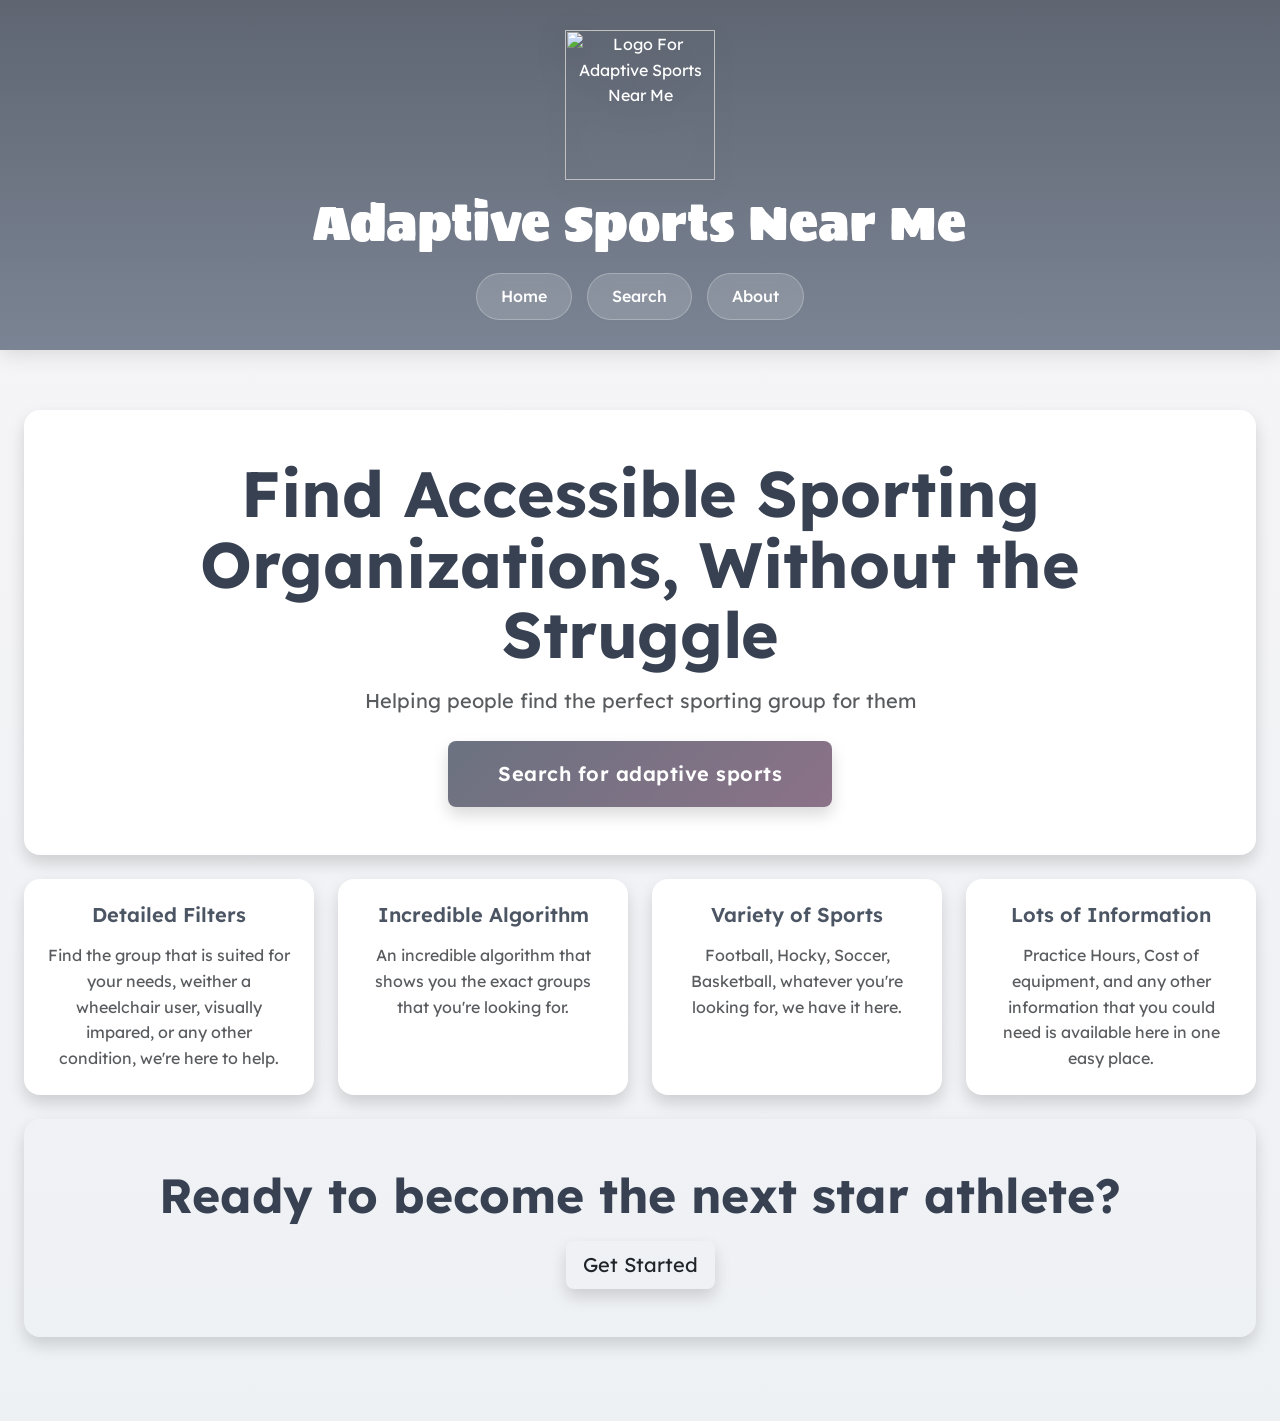
==== app/index.html @ 423172d2 "formatting update" ====
<html lang="en">
      <head>   
        <meta charset="UTF-8">
        <meta name="viewport" content="width=device-width, initial-scale=1.0">
        <!-- Bootstrap CSS -->
        <link href="https://cdn.jsdelivr.net/npm/bootstrap@5.3.2/dist/css/bootstrap.min.css" rel="stylesheet">
        
        <!-- Google Fonts -->
        <link rel="preconnect" href="https://fonts.googleapis.com">
        <link rel="preconnect" href="https://fonts.gstatic.com" crossorigin>
        <link href="https://fonts.googleapis.com/css2?family=Lexend+Deca:wght@100..900&family=Sigmar&display=swap" rel="stylesheet">
        <link rel="icon" type="image/x-icon" href="./img/asmn.jpg">
        <link rel="stylesheet" href="style.css">
        <title>Adaptive Sports Near Me</title>
      </head>
  
       <body>

        <header>
            <!-- Header -->
            <div class="logo">
                <img src="./img/asmn.jpg" alt="Logo For Adaptive Sports Near Me">
            </div>
            <h1>Adaptive Sports Near Me</h1>
            
            <!-- Navigation -->
            <nav>
                <a href="index.html" class="nav-btn">Home</a>
                <a href="./search/index.html" class="nav-btn">Search</a>
                <a href="./about/index.html" class="nav-btn">About</a>
            </nav>
        </header> 

        <div class="container">

            <!-- Body -->
            <section class="hero-section bg-white rounded-4 shadow text-center p-5 mb-4">
                <div class="hero-content mx-auto" style="max-width: 900px;">
                    <h1 class="hero-title display-4 fw-bold mb-3">Find Accessible Sporting Organizations, Without the Struggle</h1>
                    <p class="hero-subtitle fs-5 text-muted mb-4">Helping people find the perfect sporting group for them</p>
                    <a href="./search/search.html" class="hero-btn btn btn-lg rounded-3 shadow">Search for adaptive sports</a>
                </div>
            </section>

            <!-- Features -->
            <section class="features-grid row g-4 mb-4">
                <div class="col-12 col-md-6 col-lg-3">
                    <div class="feature-card bg-white rounded-4 shadow p-4 text-center h-100">
                        <h3 class="fs-5 fw-semibold mb-3">Detailed Filters</h3>
                        <p class="text-muted mb-0">Find the group that is suited for your needs, weither a wheelchair user, visually impared, or any other condition, we're here to help.</p>
                    </div>
                </div>

                <div class="col-12 col-md-6 col-lg-3">
                    <div class="feature-card bg-white rounded-4 shadow p-4 text-center h-100">
                        <h3 class="fs-5 fw-semibold mb-3">Incredible Algorithm</h3>
                        <p class="text-muted mb-0">An incredible algorithm that shows you the exact groups that you're looking for.</p>
                    </div>
                </div>

                <div class="col-12 col-md-6 col-lg-3">
                    <div class="feature-card bg-white rounded-4 shadow p-4 text-center h-100">
                        <h3 class="fs-5 fw-semibold mb-3">Variety of Sports</h3>
                        <p class="text-muted mb-0">Football, Hocky, Soccer, Basketball, whatever you're looking for, we have it here.</p>
                    </div>
                </div>

                <div class="col-12 col-md-6 col-lg-3">
                    <div class="feature-card bg-white rounded-4 shadow p-4 text-center h-100">
                        <h3 class="fs-5 fw-semibold mb-3">Lots of Information</h3>
                        <p class="text-muted mb-0">Practice Hours, Cost of equipment, and any other information that you could need is available here in one easy place.</p>
                    </div>
                </div>
            </section>

            <!-- CTA section -->
            <section class="cta-section rounded-4 shadow text-center p-5 mb-4">
                <h2 class="display-5 fw-bold  mb-3">Ready to become the next star athlete?</h3>
           
                <a href="./search/index.html" class="cta-btn btn btn-lg rounded-3 shadow">Get Started</a>
            </section>
        </div>
        
        <!-- Bootstrap JS Bundle -->
        <script src="https://cdn.jsdelivr.net/npm/bootstrap@5.3.2/dist/js/bootstrap.bundle.min.js"></script>
    </body>
    </html>
---- app/style.css ----
/* ==========================================
   GLOBAL STYLES
========================================== */
* {
    margin: 0;
    padding: 0;
    box-sizing: border-box;
}

html {
    scroll-behavior: smooth;
}

body {
    font-family: "Lexend Deca", sans-serif;
    background: linear-gradient(
        180deg,
        #F7F5F8 0%,
        #EEF1F4 100%
    );
    color: #1F2937;
    min-height: 100vh;
    line-height: 1.6;
}

/* ==========================================
   HEADER & LOGO
========================================== */
header {
    background: linear-gradient(
        180deg,
        #5F6672 0%,
        #7B8494 100%
    );
    color: white;
    text-align: center;
    padding: 30px 20px;
    box-shadow: 0 4px 20px rgba(0, 0, 0, 0.12);
}

.logo {
    display: flex;
    justify-content: center;
    margin-bottom: 15px;
}

.logo img {
    width: 150px;
    height: 150px;
    object-fit: contain;
    filter: drop-shadow(
        0 8px 16px rgba(0, 0, 0, 0.15)
    );
}

header h1 {
    font-family: "Sigmar", sans-serif;
    font-size: clamp(2rem, 5vw, 3rem);
    font-weight: normal;
    color: white;
    margin-bottom: 20px;
    letter-spacing: 1px;
}

/* ==========================================
   NAVIGATION
========================================== */
nav {
    display: flex;
    justify-content: center;
    gap: 15px;
    flex-wrap: wrap;
}

.nav-btn {
    font-family: "Lexend Deca", sans-serif;
    background: rgba(255, 255, 255, 0.15);
    backdrop-filter: blur(10px);
    -webkit-backdrop-filter: blur(10px);

    border: 1px solid rgba(255, 255, 255, 0.25);
    border-radius: 999px;

    padding: 10px 24px;

    color: white;
    text-decoration: none;
    font-size: 1rem;
    font-weight: 500;

    cursor: pointer;

    transition: all 0.3s ease;
}

.nav-btn:hover {
    background: white;
    color: #4B5563;
    transform: translateY(-3px);

    box-shadow:
        0 8px 20px rgba(0, 0, 0, 0.12);
}

/* ==========================================
   MAIN CONTENT
========================================== */
.container {
    max-width: 1400px;
    margin: 0 auto;
    padding: 60px 24px;
}

/* ==========================================
   HERO SECTION
========================================== */
.hero-section {
    text-align: center;
    padding: 60px 20px;
    animation: fadeUp 0.8s ease;
}

.hero-title {
    color: #374151;
    font-size: clamp(2.25rem, 6vw, 4rem);
    font-weight: 700;
    line-height: 1.1;
    margin-bottom: 20px;
}

.hero-subtitle {
    max-width: 700px;
    margin: 0 auto 40px;

    color: #4B5563;
    font-size: 1.15rem;
    font-weight: 400;
}

/* ==========================================
   HERO BUTTON
========================================== */
.hero-btn {
    display: inline-block;

    padding: 18px 50px;
    border: none;
    border-radius: 999px;

    background: linear-gradient(
        135deg,
        #6B7280 0%,
        #8B7288 100%
    );

    color: white !important;
    text-decoration: none;

    font-weight: 600;
    letter-spacing: 0.5px;

    box-shadow:
        0 8px 24px rgba(107, 114, 128, 0.25);

    transition: all 0.3s ease;
}

.hero-btn:hover {
    background: linear-gradient(
        135deg,
        #4B5563 0%,
        #6B7280 100%
    );

    transform: translateY(-4px);

    box-shadow:
        0 14px 35px rgba(75, 85, 99, 0.3);
}

/* ==========================================
   HERO ICON
========================================== */
.hero-icon {
    animation: float 3s ease-in-out infinite;
}

/* ==========================================
   CARD COMPONENT
========================================== */
.card {
    background: white;

    border: 1px solid #E5E7EB;
    border-radius: 20px;

    padding: 30px;

    box-shadow:
        0 8px 24px rgba(15, 23, 42, 0.06);

    transition:
        transform 0.3s ease,
        box-shadow 0.3s ease;
}

.card:hover {
    transform: translateY(-4px);

    box-shadow:
        0 14px 32px rgba(15, 23, 42, 0.08);
}

/* ==========================================
   SECTION HEADINGS
========================================== */
h2 {
    color: #374151;
    margin-bottom: 15px;
}

h3 {
    color: #4B5563;
    margin-bottom: 10px;
}

p {
    color: #4B5563;
}

/* ==========================================
   ANIMATIONS
========================================== */
@keyframes float {
    0% {
        transform: translateY(0px);
    }

    50% {
        transform: translateY(-12px);
    }

    100% {
        transform: translateY(0px);
    }
}

@keyframes fadeUp {
    from {
        opacity: 0;
        transform: translateY(24px);
    }

    to {
        opacity: 1;
        transform: translateY(0);
    }
}

/* ==========================================
   RESPONSIVE DESIGN
========================================== */
@media (max-width: 768px) {
    header {
        padding: 25px 15px;
    }

    .logo img {
        width: 120px;
        height: 120px;
    }

    .container {
        padding: 40px 20px;
    }

    .hero-section {
        padding: 40px 15px;
    }

    .hero-btn {
        padding: 16px 36px;
    }

    nav {
        gap: 10px;
    }

    .nav-btn {
        padding: 8px 18px;
        font-size: 0.95rem;
    }

    .card {
        padding: 24px;
    }
}
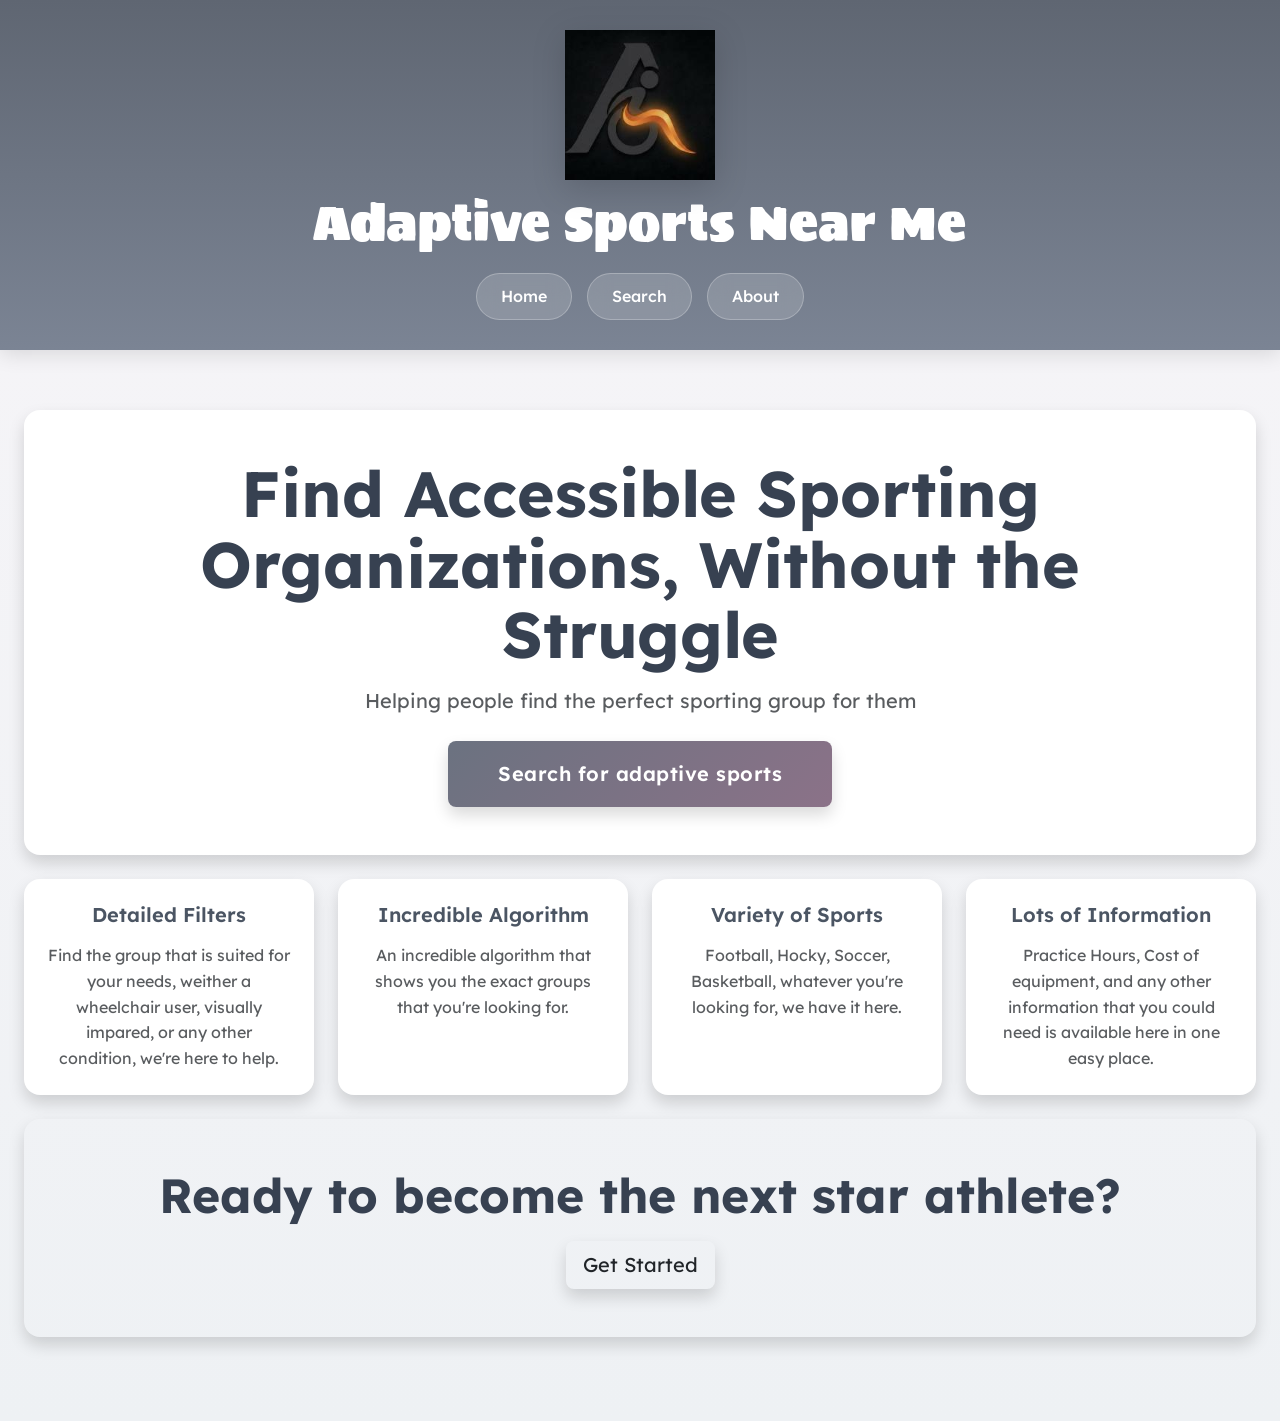
==== commit ef4e8e73: "search page addition" ====
--- a/app/index.html
+++ b/app/index.html
@@ -9,7 +9,7 @@
         <link rel="preconnect" href="https://fonts.googleapis.com">
         <link rel="preconnect" href="https://fonts.gstatic.com" crossorigin>
         <link href="https://fonts.googleapis.com/css2?family=Lexend+Deca:wght@100..900&family=Sigmar&display=swap" rel="stylesheet">
-        <link rel="icon" type="image/x-icon" href="./img/asmn.jpg">
+        <link rel="icon" type="image/x-icon" href="./img/asnm.jpg">
         <link rel="stylesheet" href="style.css">
         <title>Adaptive Sports Near Me</title>
       </head>
@@ -19,7 +19,7 @@
         <header>
             <!-- Header -->
             <div class="logo">
-                <img src="./img/asmn.jpg" alt="Logo For Adaptive Sports Near Me">
+                <img src="img/asnm.jpg" alt="Logo For Adaptive Sports Near Me">
             </div>
             <h1>Adaptive Sports Near Me</h1>
             
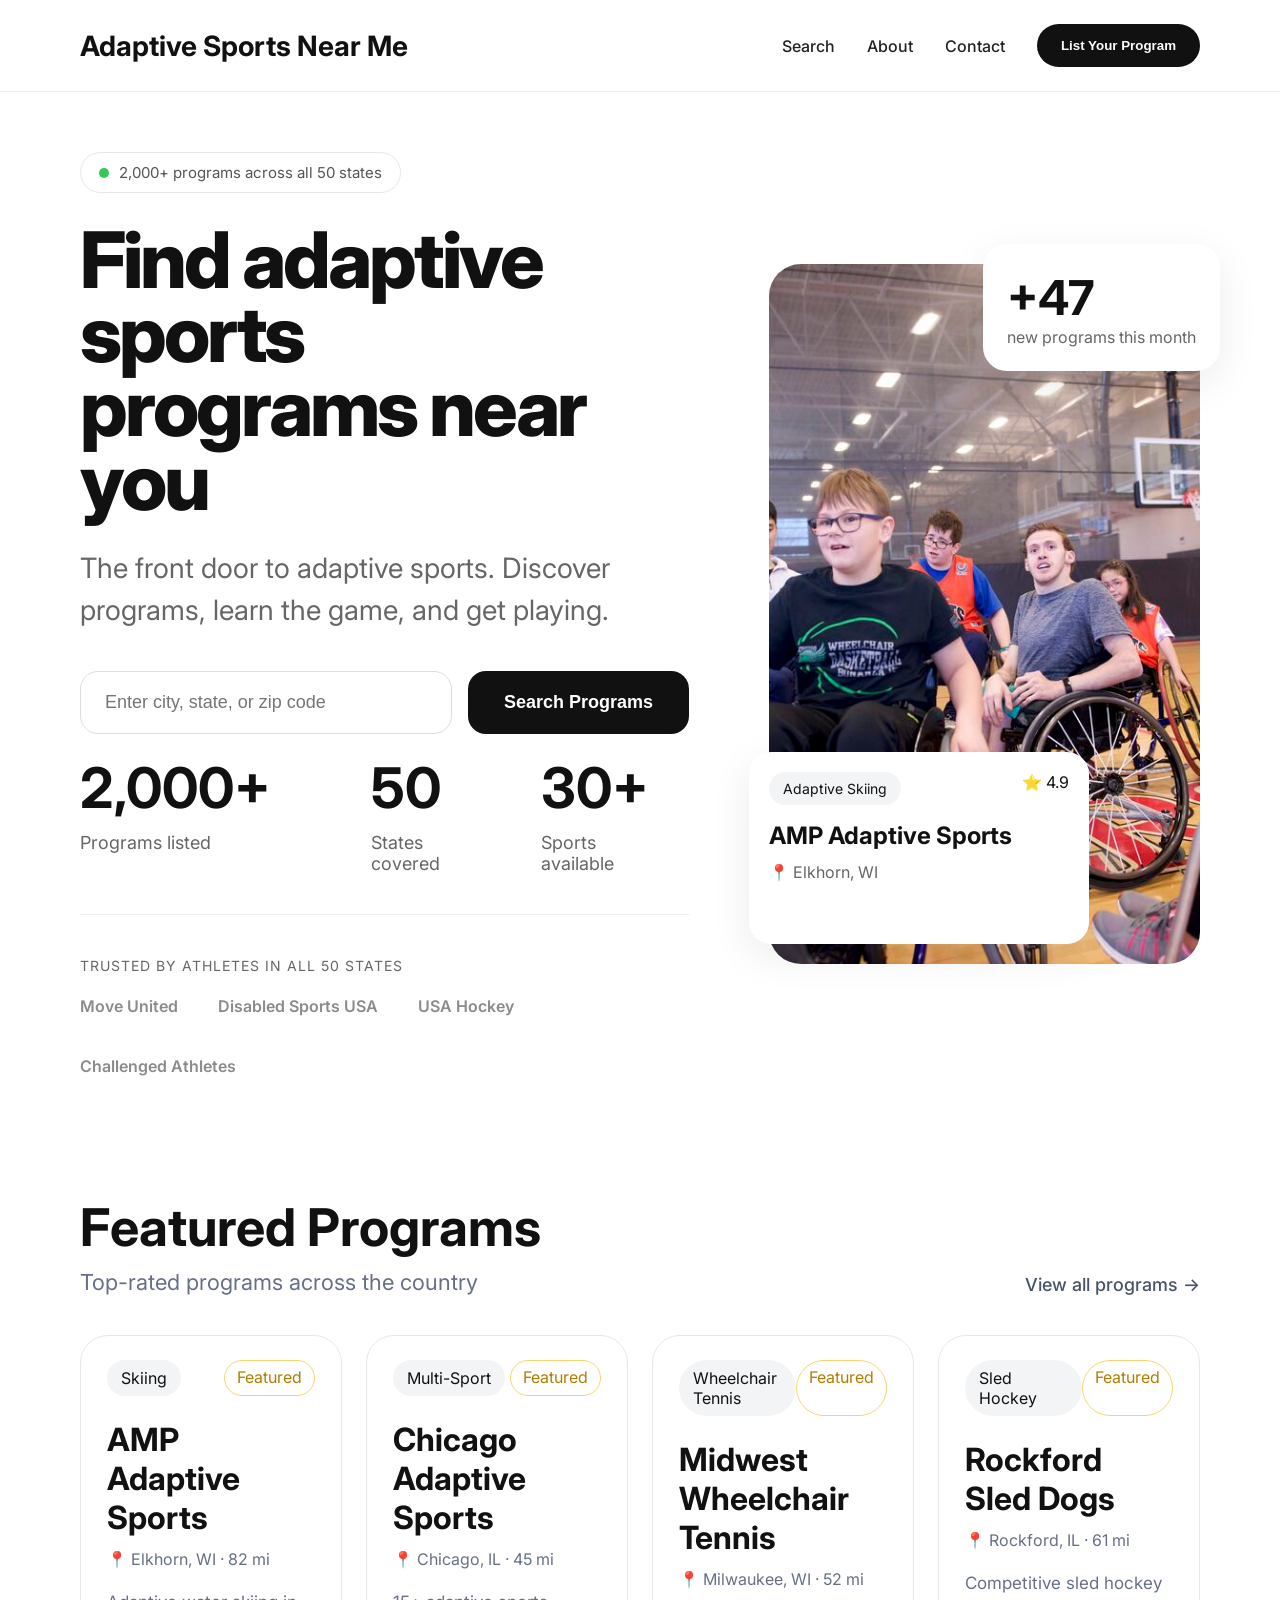
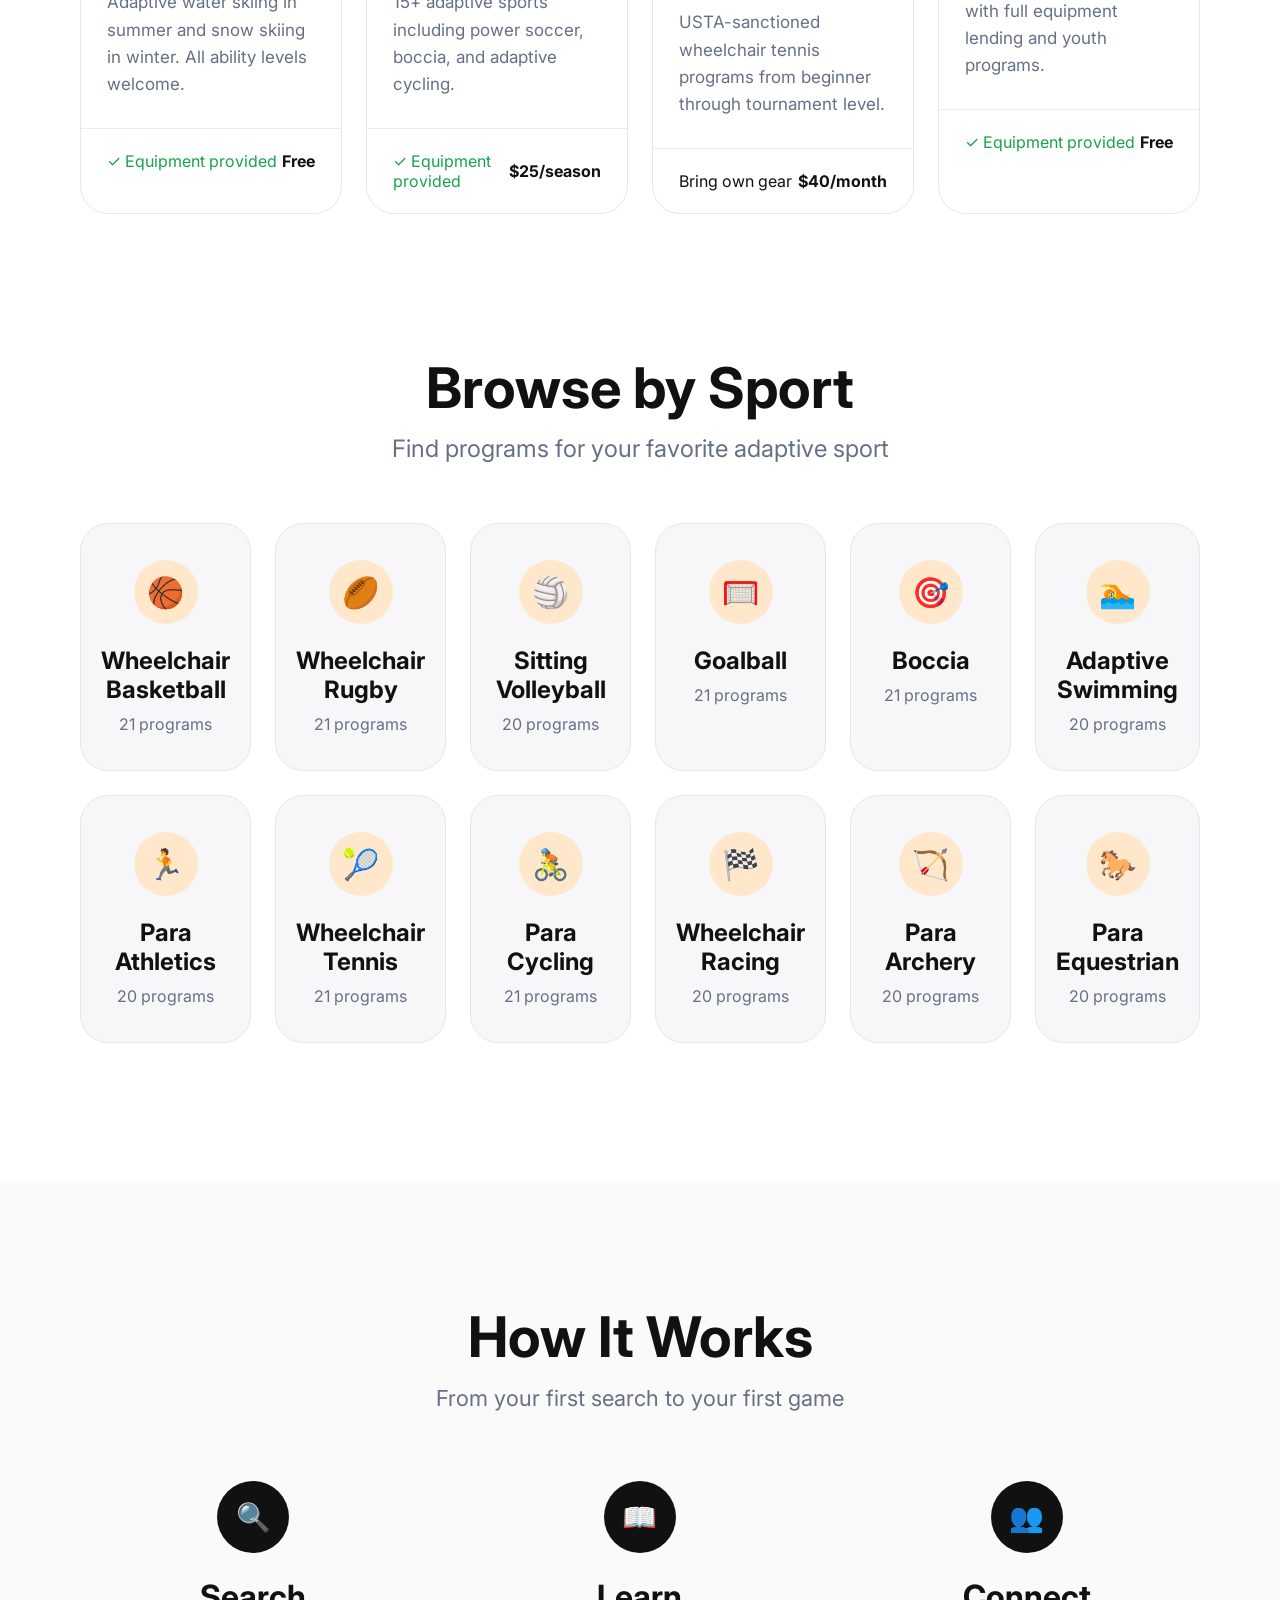
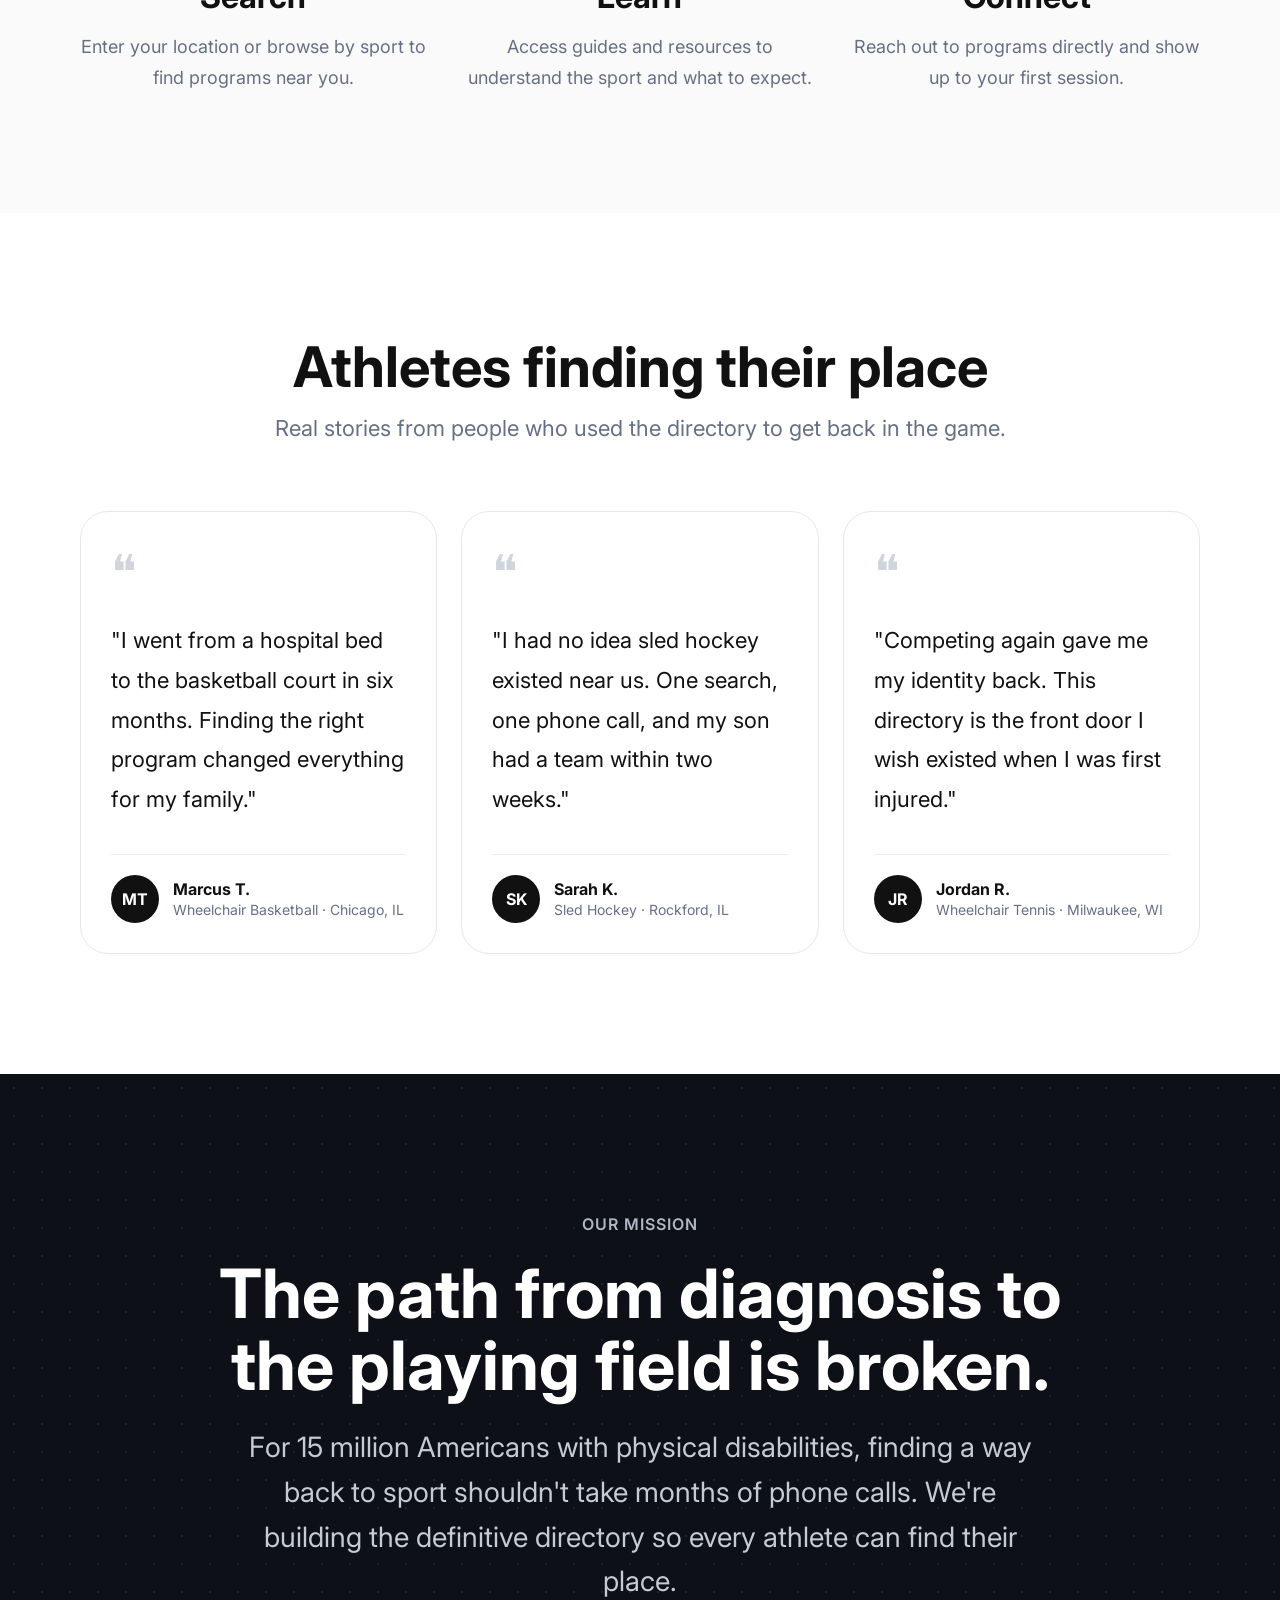
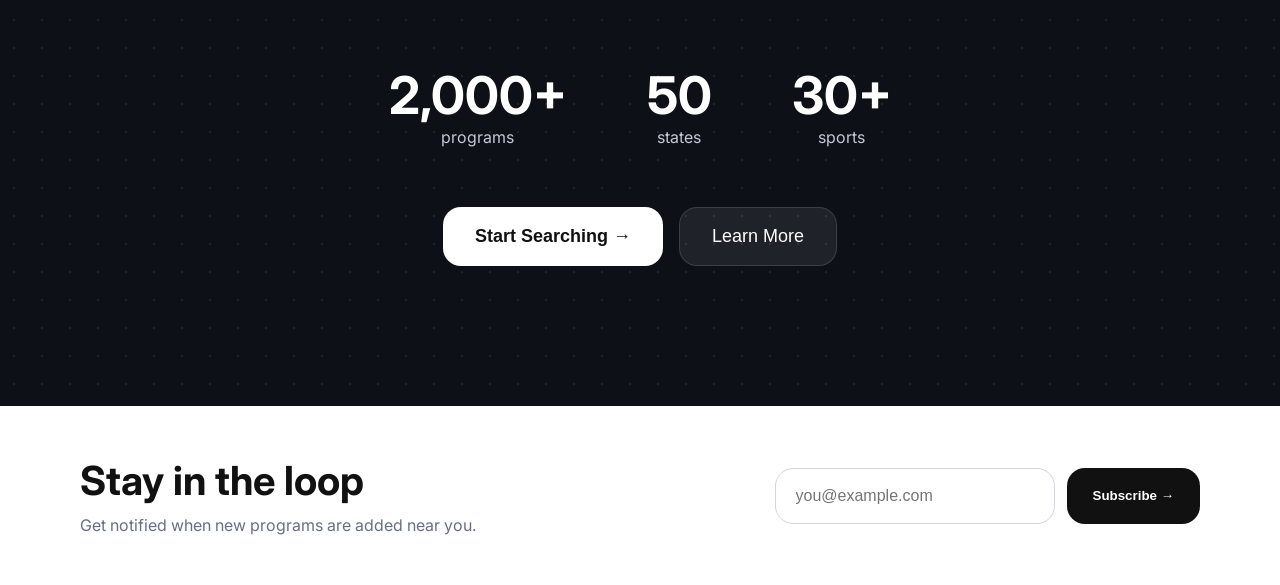
==== commit 06ae1946: "Home Page redo / cleanup" ====
--- a/app/index.html
+++ b/app/index.html
@@ -1,87 +1,448 @@
+<!DOCTYPE html>
 <html lang="en">
-      <head>   
-        <meta charset="UTF-8">
-        <meta name="viewport" content="width=device-width, initial-scale=1.0">
-        <!-- Bootstrap CSS -->
-        <link href="https://cdn.jsdelivr.net/npm/bootstrap@5.3.2/dist/css/bootstrap.min.css" rel="stylesheet">
-        
-        <!-- Google Fonts -->
-        <link rel="preconnect" href="https://fonts.googleapis.com">
-        <link rel="preconnect" href="https://fonts.gstatic.com" crossorigin>
-        <link href="https://fonts.googleapis.com/css2?family=Lexend+Deca:wght@100..900&family=Sigmar&display=swap" rel="stylesheet">
-        <link rel="icon" type="image/x-icon" href="./img/asnm.jpg">
-        <link rel="stylesheet" href="style.css">
-        <title>Adaptive Sports Near Me</title>
-      </head>
-  
-       <body>
-
-        <header>
-            <!-- Header -->
-            <div class="logo">
-                <img src="img/asnm.jpg" alt="Logo For Adaptive Sports Near Me">
-            </div>
-            <h1>Adaptive Sports Near Me</h1>
+<head>
+    <meta charset="UTF-8">
+    <meta name="viewport" content="width=device-width, initial-scale=1.0">
+    <title>Adaptive Sports Near Me</title>
+    <link rel="stylesheet" href="style.css">
+
+    <link href="https://fonts.googleapis.com/css2?family=Inter:wght@300;400;500;600;700;800&display=swap" rel="stylesheet">
+</head>
+<body>
+
+    <header class="navbar">
+        <div class="logo">Adaptive Sports Near Me
+
+        </div>
+
+        <nav>
+            <a href="./search/index.html">Search</a>
+            <a href="./about/index.html">About</a>
+            <a href="#">Contact</a>
+            <button class="nav-btn">List Your Program</button>
+        </nav>
+    </header>
+
+    <section class="hero">
+
+        <div class="hero-content">
+
+            <div class="badge">
+                <span class="dot"></span>
+                2,000+ programs across all 50 states
+            </div>
+
+            <h1>
+                Find adaptive sports
+                <br>
+                programs near you
+            </h1>
+
+            <p>
+                The front door to adaptive sports. Discover programs,
+                learn the game, and get playing.
+            </p>
+
+            <div class="search-area">
+                <input
+                    type="text"
+                    placeholder="Enter city, state, or zip code"
+                >
+                <button>Search Programs</button>
+            </div>
+
             
-            <!-- Navigation -->
-            <nav>
-                <a href="index.html" class="nav-btn">Home</a>
-                <a href="./search/index.html" class="nav-btn">Search</a>
-                <a href="./about/index.html" class="nav-btn">About</a>
-            </nav>
-        </header> 
-
-        <div class="container">
-
-            <!-- Body -->
-            <section class="hero-section bg-white rounded-4 shadow text-center p-5 mb-4">
-                <div class="hero-content mx-auto" style="max-width: 900px;">
-                    <h1 class="hero-title display-4 fw-bold mb-3">Find Accessible Sporting Organizations, Without the Struggle</h1>
-                    <p class="hero-subtitle fs-5 text-muted mb-4">Helping people find the perfect sporting group for them</p>
-                    <a href="./search/search.html" class="hero-btn btn btn-lg rounded-3 shadow">Search for adaptive sports</a>
-                </div>
-            </section>
-
-            <!-- Features -->
-            <section class="features-grid row g-4 mb-4">
-                <div class="col-12 col-md-6 col-lg-3">
-                    <div class="feature-card bg-white rounded-4 shadow p-4 text-center h-100">
-                        <h3 class="fs-5 fw-semibold mb-3">Detailed Filters</h3>
-                        <p class="text-muted mb-0">Find the group that is suited for your needs, weither a wheelchair user, visually impared, or any other condition, we're here to help.</p>
+
+            <div class="stats">
+
+                <div class="stat">
+                    <h2>2,000+</h2>
+                    <span>Programs listed</span>
+                </div>
+
+                <div class="stat">
+                    <h2>50</h2>
+                    <span>States covered</span>
+                </div>
+
+                <div class="stat">
+                    <h2>30+</h2>
+                    <span>Sports available</span>
+                </div>
+
+            </div>
+
+            <div class="trusted">
+                <p>TRUSTED BY ATHLETES IN ALL 50 STATES</p>
+
+                <div class="logos">
+                    <span>Move United</span>
+                    <span>Disabled Sports USA</span>
+                    <span>USA Hockey</span>
+                    <span>Challenged Athletes</span>
+                </div>
+            </div>
+
+        </div>
+
+        <div class="hero-image">
+
+            <div class="floating-card">
+                <h3>+47</h3>
+                <span>new programs this month</span>
+            </div>
+
+            <img src= "./img/coach.jpg">
+
+            <div class="program-card">
+                <div class="card-top">
+                    <span class="tag">Adaptive Skiing</span>
+                    <span>⭐ 4.9</span>
+                </div>
+
+                <h4>AMP Adaptive Sports</h4>
+                <p>📍 Elkhorn, WI</p>
+            </div>
+
+        </div>
+
+    </section>
+    <section class="featured-programs">
+
+    <div class="section-header">
+        <div>
+            <h2>Featured Programs</h2>
+            <p>Top-rated programs across the country</p>
+        </div>
+
+        <a href="#" class="view-all">
+            View all programs →
+        </a>
+    </div>
+
+    <div class="program-grid">
+
+        <div class="program-item">
+            <div class="card-header">
+                <span class="category">Skiing</span>
+                <span class="featured">Featured</span>
+            </div>
+
+            <h3>AMP Adaptive Sports</h3>
+
+            <div class="location">
+                📍 Elkhorn, WI · 82 mi
+            </div>
+
+            <p>
+                Adaptive water skiing in summer and snow skiing
+                in winter. All ability levels welcome.
+            </p>
+
+            <div class="card-footer">
+                <span class="equipment">✓ Equipment provided</span>
+                <strong>Free</strong>
+            </div>
+        </div>
+
+        <div class="program-item">
+            <div class="card-header">
+                <span class="category">Multi-Sport</span>
+                <span class="featured">Featured</span>
+            </div>
+
+            <h3>Chicago Adaptive Sports</h3>
+
+            <div class="location">
+                📍 Chicago, IL · 45 mi
+            </div>
+
+            <p>
+                15+ adaptive sports including power soccer,
+                boccia, and adaptive cycling.
+            </p>
+
+            <div class="card-footer">
+                <span class="equipment">✓ Equipment provided</span>
+                <strong>$25/season</strong>
+            </div>
+        </div>
+
+        <div class="program-item">
+            <div class="card-header">
+                <span class="category">Wheelchair Tennis</span>
+                <span class="featured">Featured</span>
+            </div>
+
+            <h3>Midwest Wheelchair Tennis</h3>
+
+            <div class="location">
+                📍 Milwaukee, WI · 52 mi
+            </div>
+
+            <p>
+                USTA-sanctioned wheelchair tennis programs
+                from beginner through tournament level.
+            </p>
+
+            <div class="card-footer">
+                <span>Bring own gear</span>
+                <strong>$40/month</strong>
+            </div>
+        </div>
+
+        <div class="program-item">
+            <div class="card-header">
+                <span class="category">Sled Hockey</span>
+                <span class="featured">Featured</span>
+            </div>
+
+            <h3>Rockford Sled Dogs</h3>
+
+            <div class="location">
+                📍 Rockford, IL · 61 mi
+            </div>
+
+            <p>
+                Competitive sled hockey with full equipment
+                lending and youth programs.
+            </p>
+
+            <div class="card-footer">
+                <span class="equipment">✓ Equipment provided</span>
+                <strong>Free</strong>
+            </div>
+        </div>
+
+    </div>
+
+</section>
+<section class="sports-section">
+
+    <div class="sports-header">
+        <h2>Browse by Sport</h2>
+        <p>Find programs for your favorite adaptive sport</p>
+    </div>
+
+    <div class="sports-grid">
+
+        <div class="sport-card">
+            <div class="sport-icon">🏀</div>
+            <h4>Wheelchair Basketball</h4>
+            <span>21 programs</span>
+        </div>
+
+        <div class="sport-card">
+            <div class="sport-icon">🏉</div>
+            <h4>Wheelchair Rugby</h4>
+            <span>21 programs</span>
+        </div>
+
+        <div class="sport-card">
+            <div class="sport-icon">🏐</div>
+            <h4>Sitting Volleyball</h4>
+            <span>20 programs</span>
+        </div>
+
+        <div class="sport-card">
+            <div class="sport-icon">🥅</div>
+            <h4>Goalball</h4>
+            <span>21 programs</span>
+        </div>
+
+        <div class="sport-card">
+            <div class="sport-icon">🎯</div>
+            <h4>Boccia</h4>
+            <span>21 programs</span>
+        </div>
+
+        <div class="sport-card">
+            <div class="sport-icon swim">🏊</div>
+            <h4>Adaptive Swimming</h4>
+            <span>20 programs</span>
+        </div>
+
+        <div class="sport-card">
+            <div class="sport-icon">🏃</div>
+            <h4>Para Athletics</h4>
+            <span>20 programs</span>
+        </div>
+
+        <div class="sport-card">
+            <div class="sport-icon">🎾</div>
+            <h4>Wheelchair Tennis</h4>
+            <span>21 programs</span>
+        </div>
+
+        <div class="sport-card">
+            <div class="sport-icon">🚴</div>
+            <h4>Para Cycling</h4>
+            <span>21 programs</span>
+        </div>
+
+        <div class="sport-card">
+            <div class="sport-icon">🏁</div>
+            <h4>Wheelchair Racing</h4>
+            <span>20 programs</span>
+        </div>
+
+        <div class="sport-card">
+            <div class="sport-icon">🏹</div>
+            <h4>Para Archery</h4>
+            <span>20 programs</span>
+        </div>
+
+        <div class="sport-card">
+            <div class="sport-icon">🐎</div>
+            <h4>Para Equestrian</h4>
+            <span>20 programs</span>
+        </div>
+
+    </div>
+
+</section>
+<section class="how-it-works">
+    <div class="container">
+        <div class="section-center">
+            <h2>How It Works</h2>
+            <p>From your first search to your first game</p>
+        </div>
+
+        <div class="steps-grid">
+            <div class="step-card">
+                <div class="step-icon">🔍</div>
+                <h3>Search</h3>
+                <p>Enter your location or browse by sport to find programs near you.</p>
+            </div>
+
+            <div class="step-card">
+                <div class="step-icon">📖</div>
+                <h3>Learn</h3>
+                <p>Access guides and resources to understand the sport and what to expect.</p>
+            </div>
+
+            <div class="step-card">
+                <div class="step-icon">👥</div>
+                <h3>Connect</h3>
+                <p>Reach out to programs directly and show up to your first session.</p>
+            </div>
+        </div>
+    </div>
+</section>
+<section class="testimonials">
+    <div class="container">
+
+        <div class="section-center">
+            <h2>Athletes finding their place</h2>
+            <p>Real stories from people who used the directory to get back in the game.</p>
+        </div>
+
+        <div class="testimonial-grid">
+
+            <div class="testimonial-card">
+                <div class="quote">❝</div>
+                <p>
+                    "I went from a hospital bed to the basketball court in six months.
+                    Finding the right program changed everything for my family."
+                </p>
+
+                <div class="testimonial-user">
+                    <div class="avatar">MT</div>
+                    <div>
+                        <h4>Marcus T.</h4>
+                        <span>Wheelchair Basketball · Chicago, IL</span>
                     </div>
                 </div>
-
-                <div class="col-12 col-md-6 col-lg-3">
-                    <div class="feature-card bg-white rounded-4 shadow p-4 text-center h-100">
-                        <h3 class="fs-5 fw-semibold mb-3">Incredible Algorithm</h3>
-                        <p class="text-muted mb-0">An incredible algorithm that shows you the exact groups that you're looking for.</p>
+            </div>
+
+            <div class="testimonial-card">
+                <div class="quote">❝</div>
+                <p>
+                    "I had no idea sled hockey existed near us. One search, one phone call,
+                    and my son had a team within two weeks."
+                </p>
+
+                <div class="testimonial-user">
+                    <div class="avatar">SK</div>
+                    <div>
+                        <h4>Sarah K.</h4>
+                        <span>Sled Hockey · Rockford, IL</span>
                     </div>
                 </div>
-
-                <div class="col-12 col-md-6 col-lg-3">
-                    <div class="feature-card bg-white rounded-4 shadow p-4 text-center h-100">
-                        <h3 class="fs-5 fw-semibold mb-3">Variety of Sports</h3>
-                        <p class="text-muted mb-0">Football, Hocky, Soccer, Basketball, whatever you're looking for, we have it here.</p>
+            </div>
+
+            <div class="testimonial-card">
+                <div class="quote">❝</div>
+                <p>
+                    "Competing again gave me my identity back. This directory is the front
+                    door I wish existed when I was first injured."
+                </p>
+
+                <div class="testimonial-user">
+                    <div class="avatar">JR</div>
+                    <div>
+                        <h4>Jordan R.</h4>
+                        <span>Wheelchair Tennis · Milwaukee, WI</span>
                     </div>
                 </div>
-
-                <div class="col-12 col-md-6 col-lg-3">
-                    <div class="feature-card bg-white rounded-4 shadow p-4 text-center h-100">
-                        <h3 class="fs-5 fw-semibold mb-3">Lots of Information</h3>
-                        <p class="text-muted mb-0">Practice Hours, Cost of equipment, and any other information that you could need is available here in one easy place.</p>
-                    </div>
-                </div>
-            </section>
-
-            <!-- CTA section -->
-            <section class="cta-section rounded-4 shadow text-center p-5 mb-4">
-                <h2 class="display-5 fw-bold  mb-3">Ready to become the next star athlete?</h3>
-           
-                <a href="./search/index.html" class="cta-btn btn btn-lg rounded-3 shadow">Get Started</a>
-            </section>
-        </div>
-        
-        <!-- Bootstrap JS Bundle -->
-        <script src="https://cdn.jsdelivr.net/npm/bootstrap@5.3.2/dist/js/bootstrap.bundle.min.js"></script>
-    </body>
-    </html>+            </div>
+
+        </div>
+    </div>
+</section>
+<section class="mission">
+    <div class="mission-content">
+        <span class="mission-tag">OUR MISSION</span>
+
+        <h2>
+            The path from diagnosis to<br>
+            the playing field is broken.
+        </h2>
+
+        <p>
+            For 15 million Americans with physical disabilities, finding a way back
+            to sport shouldn't take months of phone calls. We're building the
+            definitive directory so every athlete can find their place.
+        </p>
+
+        <div class="mission-stats">
+            <div>
+                <strong>2,000+</strong>
+                <span>programs</span>
+            </div>
+
+            <div>
+                <strong>50</strong>
+                <span>states</span>
+            </div>
+
+            <div>
+                <strong>30+</strong>
+                <span>sports</span>
+            </div>
+        </div>
+
+        <div class="mission-buttons">
+            <button class="primary-btn">Start Searching →</button>
+            <button class="secondary-btn">Learn More</button>
+        </div>
+    </div>
+</section>
+<section class="newsletter">
+    <div class="container newsletter-inner">
+
+        <div>
+            <h3>Stay in the loop</h3>
+            <p>Get notified when new programs are added near you.</p>
+        </div>
+
+        <form class="newsletter-form">
+            <input type="email" placeholder="you@example.com">
+            <button type="submit">Subscribe →</button>
+        </form>
+
+    </div>
+</section>
+
+</body>
+</html>
--- a/app/style.css
+++ b/app/style.css
@@ -1,297 +1,771 @@
-/* ==========================================
-   GLOBAL STYLES
-========================================== */
 * {
     margin: 0;
     padding: 0;
     box-sizing: border-box;
 }
 
-html {
-    scroll-behavior: smooth;
-}
-
 body {
-    font-family: "Lexend Deca", sans-serif;
-    background: linear-gradient(
-        180deg,
-        #F7F5F8 0%,
-        #EEF1F4 100%
-    );
-    color: #1F2937;
-    min-height: 100vh;
-    line-height: 1.6;
-}
-
-/* ==========================================
-   HEADER & LOGO
-========================================== */
-header {
-    background: linear-gradient(
-        180deg,
-        #5F6672 0%,
-        #7B8494 100%
-    );
-    color: white;
-    text-align: center;
-    padding: 30px 20px;
-    box-shadow: 0 4px 20px rgba(0, 0, 0, 0.12);
-}
-
-.logo {
-    display: flex;
-    justify-content: center;
-    margin-bottom: 15px;
-}
-
-.logo img {
-    width: 150px;
-    height: 150px;
-    object-fit: contain;
-    filter: drop-shadow(
-        0 8px 16px rgba(0, 0, 0, 0.15)
-    );
-}
-
-header h1 {
-    font-family: "Sigmar", sans-serif;
-    font-size: clamp(2rem, 5vw, 3rem);
-    font-weight: normal;
-    color: white;
-    margin-bottom: 20px;
-    letter-spacing: 1px;
-}
-
-/* ==========================================
-   NAVIGATION
-========================================== */
-nav {
-    display: flex;
-    justify-content: center;
-    gap: 15px;
-    flex-wrap: wrap;
-}
-
-.nav-btn {
-    font-family: "Lexend Deca", sans-serif;
-    background: rgba(255, 255, 255, 0.15);
-    backdrop-filter: blur(10px);
-    -webkit-backdrop-filter: blur(10px);
-
-    border: 1px solid rgba(255, 255, 255, 0.25);
-    border-radius: 999px;
-
-    padding: 10px 24px;
-
-    color: white;
-    text-decoration: none;
-    font-size: 1rem;
-    font-weight: 500;
-
-    cursor: pointer;
-
-    transition: all 0.3s ease;
-}
-
-.nav-btn:hover {
-    background: white;
-    color: #4B5563;
-    transform: translateY(-3px);
-
-    box-shadow:
-        0 8px 20px rgba(0, 0, 0, 0.12);
-}
-
-/* ==========================================
-   MAIN CONTENT
-========================================== */
+    font-family: "Inter", sans-serif;
+    background: #fff;
+    color: #111;
+}
+
 .container {
     max-width: 1400px;
-    margin: 0 auto;
-    padding: 60px 24px;
-}
-
-/* ==========================================
-   HERO SECTION
-========================================== */
-.hero-section {
+    margin: auto;
+}
+
+/* NAVBAR */
+
+.navbar {
+    display: flex;
+    justify-content: space-between;
+    align-items: center;
+    padding: 24px 80px;
+    border-bottom: 1px solid #eee;
+}
+
+.logo {
+    font-size: 28px;
+    font-weight: 700;
+}
+
+nav {
+    display: flex;
+    align-items: center;
+    gap: 32px;
+}
+
+nav a {
+    text-decoration: none;
+    color: #222;
+    font-weight: 500;
+}
+
+.nav-btn {
+    background: #111;
+    color: white;
+    border: none;
+    padding: 14px 24px;
+    border-radius: 999px;
+    font-weight: 600;
+    cursor: pointer;
+}
+
+/* HERO */
+
+.hero {
+    max-width: 1400px;
+    margin: 60px auto;
+    padding: 0 80px;
+    display: flex;
+    align-items: center;
+    gap: 80px;
+}
+
+.hero-content {
+    flex: 1;
+}
+
+.badge {
+    display: inline-flex;
+    align-items: center;
+    gap: 10px;
+    padding: 10px 18px;
+    border: 1px solid #e5e7eb;
+    border-radius: 999px;
+    font-size: 15px;
+    color: #555;
+    margin-bottom: 30px;
+}
+
+.dot {
+    width: 10px;
+    height: 10px;
+    background: #34c759;
+    border-radius: 50%;
+}
+
+.hero h1 {
+    font-size: 78px;
+    line-height: 0.95;
+    font-weight: 800;
+    margin-bottom: 28px;
+    letter-spacing: -3px;
+}
+
+.hero p {
+    font-size: 28px;
+    line-height: 1.5;
+    color: #666;
+    max-width: 700px;
+    margin-bottom: 40px;
+}
+
+/* SEARCH */
+
+.search-area {
+    display: flex;
+    gap: 16px;
+    margin-bottom: 20px;
+}
+
+.search-area input {
+    flex: 1;
+    padding: 20px 24px;
+    border: 1px solid #ddd;
+    border-radius: 18px;
+    font-size: 18px;
+}
+
+.search-area button {
+    background: #111;
+    color: white;
+    border: none;
+    padding: 20px 36px;
+    border-radius: 18px;
+    font-size: 18px;
+    font-weight: 600;
+    cursor: pointer;
+}
+
+.location-link {
+    color: #666;
+    margin-bottom: 60px;
+    font-size: 16px;
+}
+
+/* STATS */
+
+.stats {
+    display: flex;
+    gap: 60px;
+    padding-bottom: 40px;
+    border-bottom: 1px solid #eee;
+}
+
+.stat {
+    padding-right: 40px;
+}
+
+.stat h2 {
+    font-size: 56px;
+    margin-bottom: 10px;
+}
+
+.stat span {
+    color: #666;
+    font-size: 18px;
+}
+
+/* TRUSTED */
+
+.trusted {
+    margin-top: 40px;
+}
+
+.trusted p {
+    font-size: 14px;
+    color: #666;
+    letter-spacing: 1px;
+    margin-bottom: 20px;
+}
+
+.logos {
+    display: flex;
+    flex-wrap: wrap;
+    gap: 40px;
+    color: #8b8b8b;
+    font-weight: 600;
+}
+
+/* IMAGE */
+
+.hero-image {
+    flex: 1;
+    position: relative;
+}
+
+.hero-image img {
+    width: 100%;
+    border-radius: 32px;
+    display: block;
+    object-fit: cover;
+    min-height: 700px;
+}
+
+/* FLOATING CARD */
+
+.floating-card {
+    position: absolute;
+    top: -20px;
+    right: -20px;
+    background: white;
+    padding: 24px;
+    border-radius: 24px;
+    box-shadow: 0 12px 40px rgba(0,0,0,0.08);
+    z-index: 2;
+}
+
+.floating-card h3 {
+    font-size: 48px;
+}
+
+.floating-card span {
+    color: #666;
+}
+
+/* PROGRAM CARD */
+
+.program-card {
+    position: absolute;
+    left: -20px;
+    bottom: 20px;
+    background: white;
+    width: 340px;
+    padding: 20px;
+    border-radius: 22px;
+    box-shadow: 0 12px 40px rgba(0,0,0,0.08);
+}
+
+.card-top {
+    display: flex;
+    justify-content: space-between;
+    margin-bottom: 16px;
+}
+
+.tag {
+    background: #f3f4f6;
+    padding: 8px 14px;
+    border-radius: 999px;
+    font-size: 14px;
+}
+
+.program-card h4 {
+    font-size: 24px;
+    margin-bottom: 10px;
+}
+
+.program-card p {
+    font-size: 16px;
+    color: #666;
+}
+
+
+.featured-programs {
+    max-width: 1400px;
+    margin: 120px auto;
+    padding: 0 80px;
+}
+
+.section-header {
+    display: flex;
+    justify-content: space-between;
+    align-items: flex-end;
+    margin-bottom: 40px;
+}
+
+.section-header h2 {
+    font-size: 52px;
+    margin-bottom: 10px;
+}
+
+.section-header p {
+    color: #667085;
+    font-size: 22px;
+}
+
+.view-all {
+    color: #475467;
+    text-decoration: none;
+    font-size: 18px;
+    font-weight: 500;
+}
+
+.program-grid {
+    display: grid;
+    grid-template-columns: repeat(4, 1fr);
+    gap: 24px;
+}
+
+.program-item {
+    border: 1px solid #e5e7eb;
+    border-radius: 28px;
+    overflow: hidden;
+    background: white;
+}
+
+.program-item h3 {
+    font-size: 32px;
+    padding: 0 26px;
+    margin-bottom: 12px;
+}
+
+.location {
+    padding: 0 26px;
+    color: #667085;
+    margin-bottom: 20px;
+}
+
+.program-item p {
+    padding: 0 26px 30px;
+    color: #667085;
+    font-size: 17px;
+    line-height: 1.6;
+}
+
+.card-header {
+    display: flex;
+    justify-content: space-between;
+    padding: 24px 26px;
+}
+
+.category {
+    background: #f3f4f6;
+    padding: 8px 14px;
+    border-radius: 999px;
+}
+
+.featured {
+    border: 1px solid #f6d36f;
+    color: #b07d00;
+    padding: 6px 12px;
+    border-radius: 999px;
+}
+
+.card-footer {
+    border-top: 1px solid #ececec;
+    padding: 22px 26px;
+    display: flex;
+    justify-content: space-between;
+    align-items: center;
+}
+
+.equipment {
+    color: #16a34a;
+}
+.sports-section {
+    max-width: 1400px;
+    margin: 140px auto;
+    padding: 0 80px;
+}
+
+.sports-header {
     text-align: center;
-    padding: 60px 20px;
-    animation: fadeUp 0.8s ease;
-}
-
-.hero-title {
-    color: #374151;
-    font-size: clamp(2.25rem, 6vw, 4rem);
+    margin-bottom: 60px;
+}
+
+.sports-header h2 {
+    font-size: 56px;
+    margin-bottom: 12px;
+}
+
+.sports-header p {
+    font-size: 24px;
+    color: #667085;
+}
+
+.sports-grid {
+    display: grid;
+    grid-template-columns: repeat(6, 1fr);
+    gap: 24px;
+}
+
+.sport-card {
+    background: #f7f7f9;
+    border: 1px solid #e5e7eb;
+    border-radius: 28px;
+    padding: 36px 20px;
+    text-align: center;
+    transition: all .25s ease;
+}
+
+.sport-card:hover {
+    transform: translateY(-5px);
+    background: white;
+    box-shadow: 0 10px 30px rgba(0,0,0,.08);
+}
+
+.sport-icon {
+    width: 64px;
+    height: 64px;
+    margin: 0 auto 22px;
+    border-radius: 50%;
+    display: flex;
+    align-items: center;
+    justify-content: center;
+    font-size: 30px;
+}
+
+.sport-card h4 {
+    font-size: 24px;
+    margin-bottom: 10px;
+}
+
+.sport-card span {
+    color: #667085;
+}
+
+.sport-icon { background:#ffe7cc; }
+
+.how-it-works {
+    padding: 120px 80px;
+    background: #fafafa;
+}
+
+.section-center {
+    text-align: center;
+    margin-bottom: 70px;
+}
+
+.section-center h2 {
+    font-size: 56px;
+    margin-bottom: 14px;
+}
+
+.section-center p {
+    color: #667085;
+    font-size: 22px;
+}
+
+.steps-grid {
+    display: grid;
+    grid-template-columns: repeat(3, 1fr);
+    gap: 40px;
+}
+
+.step-card {
+    text-align: center;
+}
+
+.step-icon {
+    width: 72px;
+    height: 72px;
+    margin: 0 auto 24px;
+    border-radius: 50%;
+    background: #111;
+    color: white;
+    display: flex;
+    align-items: center;
+    justify-content: center;
+    font-size: 28px;
+}
+
+.step-card h3 {
+    font-size: 32px;
+    margin-bottom: 16px;
+}
+
+.step-card p {
+    color: #667085;
+    line-height: 1.7;
+    font-size: 18px;
+}
+.testimonials {
+    padding: 120px 80px;
+}
+
+.testimonial-grid {
+    display: grid;
+    grid-template-columns: repeat(3, 1fr);
+    gap: 24px;
+}
+
+.testimonial-card {
+    border: 1px solid #e5e7eb;
+    border-radius: 28px;
+    padding: 30px;
+    background: white;
+}
+
+.quote {
+    font-size: 48px;
+    color: #d0d5dd;
+    margin-bottom: 20px;
+}
+
+.testimonial-card p {
+    font-size: 22px;
+    line-height: 1.8;
+    color: #111;
+    margin-bottom: 35px;
+}
+
+.testimonial-user {
+    border-top: 1px solid #ececec;
+    padding-top: 20px;
+    display: flex;
+    align-items: center;
+    gap: 14px;
+}
+
+.avatar {
+    width: 48px;
+    height: 48px;
+    border-radius: 50%;
+    background: #111;
+    color: white;
+    display: flex;
+    align-items: center;
+    justify-content: center;
     font-weight: 700;
-    line-height: 1.1;
+}
+
+.testimonial-user span {
+    color: #667085;
+    font-size: 14px;
+}
+.mission {
+    background: #0d1117;
+    color: white;
+    padding: 140px 40px;
+    position: relative;
+    overflow: hidden;
+}
+
+.mission::before {
+    content: "";
+    position: absolute;
+    inset: 0;
+    background-image:
+        radial-gradient(rgba(255,255,255,.08) 1px, transparent 1px);
+    background-size: 28px 28px;
+}
+
+.mission-content {
+    max-width: 900px;
+    margin: auto;
+    text-align: center;
+    position: relative;
+    z-index: 2;
+}
+
+.mission-tag {
+    color: #b0b7c3;
+    letter-spacing: 1px;
+    font-weight: 600;
+}
+
+.mission h2 {
+    font-size: 68px;
+    line-height: 1.05;
+    margin: 24px 0;
+}
+
+.mission p {
+    max-width: 800px;
+    margin: auto;
+    color: #c5cad3;
+    font-size: 28px;
+    line-height: 1.6;
+}
+
+.mission-stats {
+    display: flex;
+    justify-content: center;
+    gap: 80px;
+    margin: 60px 0;
+}
+
+.mission-stats strong {
+    display: block;
+    font-size: 52px;
+}
+
+.mission-stats span {
+    color: #c5cad3;
+}
+
+.mission-buttons {
+    display: flex;
+    justify-content: center;
+    gap: 16px;
+}
+
+.primary-btn {
+    background: white;
+    color: #111;
+    border: none;
+    padding: 18px 32px;
+    border-radius: 18px;
+    font-size: 18px;
+    font-weight: 600;
+}
+
+.secondary-btn {
+    background: rgba(255,255,255,.08);
+    color: white;
+    border: 1px solid rgba(255,255,255,.12);
+    padding: 18px 32px;
+    border-radius: 18px;
+    font-size: 18px;
+}
+
+.newsletter {
+    padding: 50px 80px;
+}
+
+.newsletter-inner {
+    display: flex;
+    justify-content: space-between;
+    align-items: center;
+}
+
+.newsletter h3 {
+    font-size: 40px;
+    margin-bottom: 10px;
+}
+
+.newsletter p {
+    color: #667085;
+}
+
+.newsletter-form {
+    display: flex;
+    gap: 12px;
+}
+
+.newsletter-form input {
+    width: 280px;
+    padding: 18px 20px;
+    border-radius: 18px;
+    border: 1px solid #d0d5dd;
+    font-size: 16px;
+}
+
+.newsletter-form button {
+    background: #111;
+    color: white;
+    border: none;
+    padding: 18px 26px;
+    border-radius: 18px;
+    font-weight: 600;
+    cursor: pointer;
+}
+
+
+
+/* RESPONSIVE */
+
+@media (max-width: 1100px) {
+
+    .hero {
+        flex-direction: column;
+        padding: 40px;
+    }
+
+    .hero h1 {
+        font-size: 54px;
+    }
+
+    .hero p {
+        font-size: 22px;
+    }
+
+    .search-area {
+        flex-direction: column;
+    }
+
+    .stats {
+        flex-direction: column;
+        gap: 30px;
+    }
+
+    .program-card,
+    .floating-card {
+        position: static;
+        margin-top: 20px;
+        width: 100%;
+    }
+.featured-programs {
+    max-width: 1400px;
+    margin: 120px auto;
+    padding: 0 80px;
+}
+
+.section-header {
+    display: flex;
+    justify-content: space-between;
+    align-items: flex-end;
+    margin-bottom: 40px;
+}
+
+.section-header h2 {
+    font-size: 52px;
+    margin-bottom: 10px;
+}
+
+.section-header p {
+    color: #667085;
+    font-size: 22px;
+}
+
+.view-all {
+    color: #475467;
+    text-decoration: none;
+    font-size: 18px;
+    font-weight: 500;
+}
+
+.program-grid {
+    display: grid;
+    grid-template-columns: repeat(4, 1fr);
+    gap: 24px;
+}
+
+.program-item {
+    border: 1px solid #e5e7eb;
+    border-radius: 28px;
+    overflow: hidden;
+    background: white;
+}
+
+.program-item h3 {
+    font-size: 32px;
+    padding: 0 26px;
+    margin-bottom: 12px;
+}
+
+.location {
+    padding: 0 26px;
+    color: #667085;
     margin-bottom: 20px;
 }
 
-.hero-subtitle {
-    max-width: 700px;
-    margin: 0 auto 40px;
-
-    color: #4B5563;
-    font-size: 1.15rem;
-    font-weight: 400;
-}
-
-/* ==========================================
-   HERO BUTTON
-========================================== */
-.hero-btn {
-    display: inline-block;
-
-    padding: 18px 50px;
-    border: none;
+.program-item p {
+    padding: 0 26px 30px;
+    color: #667085;
+    font-size: 17px;
+    line-height: 1.6;
+}
+
+.card-header {
+    display: flex;
+    justify-content: space-between;
+    padding: 24px 26px;
+}
+
+.category {
+    background: #f3f4f6;
+    padding: 8px 14px;
     border-radius: 999px;
-
-    background: linear-gradient(
-        135deg,
-        #6B7280 0%,
-        #8B7288 100%
-    );
-
-    color: white !important;
-    text-decoration: none;
-
-    font-weight: 600;
-    letter-spacing: 0.5px;
-
-    box-shadow:
-        0 8px 24px rgba(107, 114, 128, 0.25);
-
-    transition: all 0.3s ease;
-}
-
-.hero-btn:hover {
-    background: linear-gradient(
-        135deg,
-        #4B5563 0%,
-        #6B7280 100%
-    );
-
-    transform: translateY(-4px);
-
-    box-shadow:
-        0 14px 35px rgba(75, 85, 99, 0.3);
-}
-
-/* ==========================================
-   HERO ICON
-========================================== */
-.hero-icon {
-    animation: float 3s ease-in-out infinite;
-}
-
-/* ==========================================
-   CARD COMPONENT
-========================================== */
-.card {
-    background: white;
-
-    border: 1px solid #E5E7EB;
-    border-radius: 20px;
-
-    padding: 30px;
-
-    box-shadow:
-        0 8px 24px rgba(15, 23, 42, 0.06);
-
-    transition:
-        transform 0.3s ease,
-        box-shadow 0.3s ease;
-}
-
-.card:hover {
-    transform: translateY(-4px);
-
-    box-shadow:
-        0 14px 32px rgba(15, 23, 42, 0.08);
-}
-
-/* ==========================================
-   SECTION HEADINGS
-========================================== */
-h2 {
-    color: #374151;
-    margin-bottom: 15px;
-}
-
-h3 {
-    color: #4B5563;
-    margin-bottom: 10px;
-}
-
-p {
-    color: #4B5563;
-}
-
-/* ==========================================
-   ANIMATIONS
-========================================== */
-@keyframes float {
-    0% {
-        transform: translateY(0px);
-    }
-
-    50% {
-        transform: translateY(-12px);
-    }
-
-    100% {
-        transform: translateY(0px);
-    }
-}
-
-@keyframes fadeUp {
-    from {
-        opacity: 0;
-        transform: translateY(24px);
-    }
-
-    to {
-        opacity: 1;
-        transform: translateY(0);
-    }
-}
-
-/* ==========================================
-   RESPONSIVE DESIGN
-========================================== */
-@media (max-width: 768px) {
-    header {
-        padding: 25px 15px;
-    }
-
-    .logo img {
-        width: 120px;
-        height: 120px;
-    }
-
-    .container {
-        padding: 40px 20px;
-    }
-
-    .hero-section {
-        padding: 40px 15px;
-    }
-
-    .hero-btn {
-        padding: 16px 36px;
-    }
-
-    nav {
-        gap: 10px;
-    }
-
-    .nav-btn {
-        padding: 8px 18px;
-        font-size: 0.95rem;
-    }
-
-    .card {
-        padding: 24px;
-    }
+}
+
+.featured {
+    border: 1px solid #f6d36f;
+    color: #b07d00;
+    padding: 6px 12px;
+    border-radius: 999px;
+}
+
+.card-footer {
+    border-top: 1px solid #ececec;
+    padding: 22px 26px;
+    display: flex;
+    justify-content: space-between;
+    align-items: center;
+}
+
+.equipment {
+    color: #16a34a;
 }
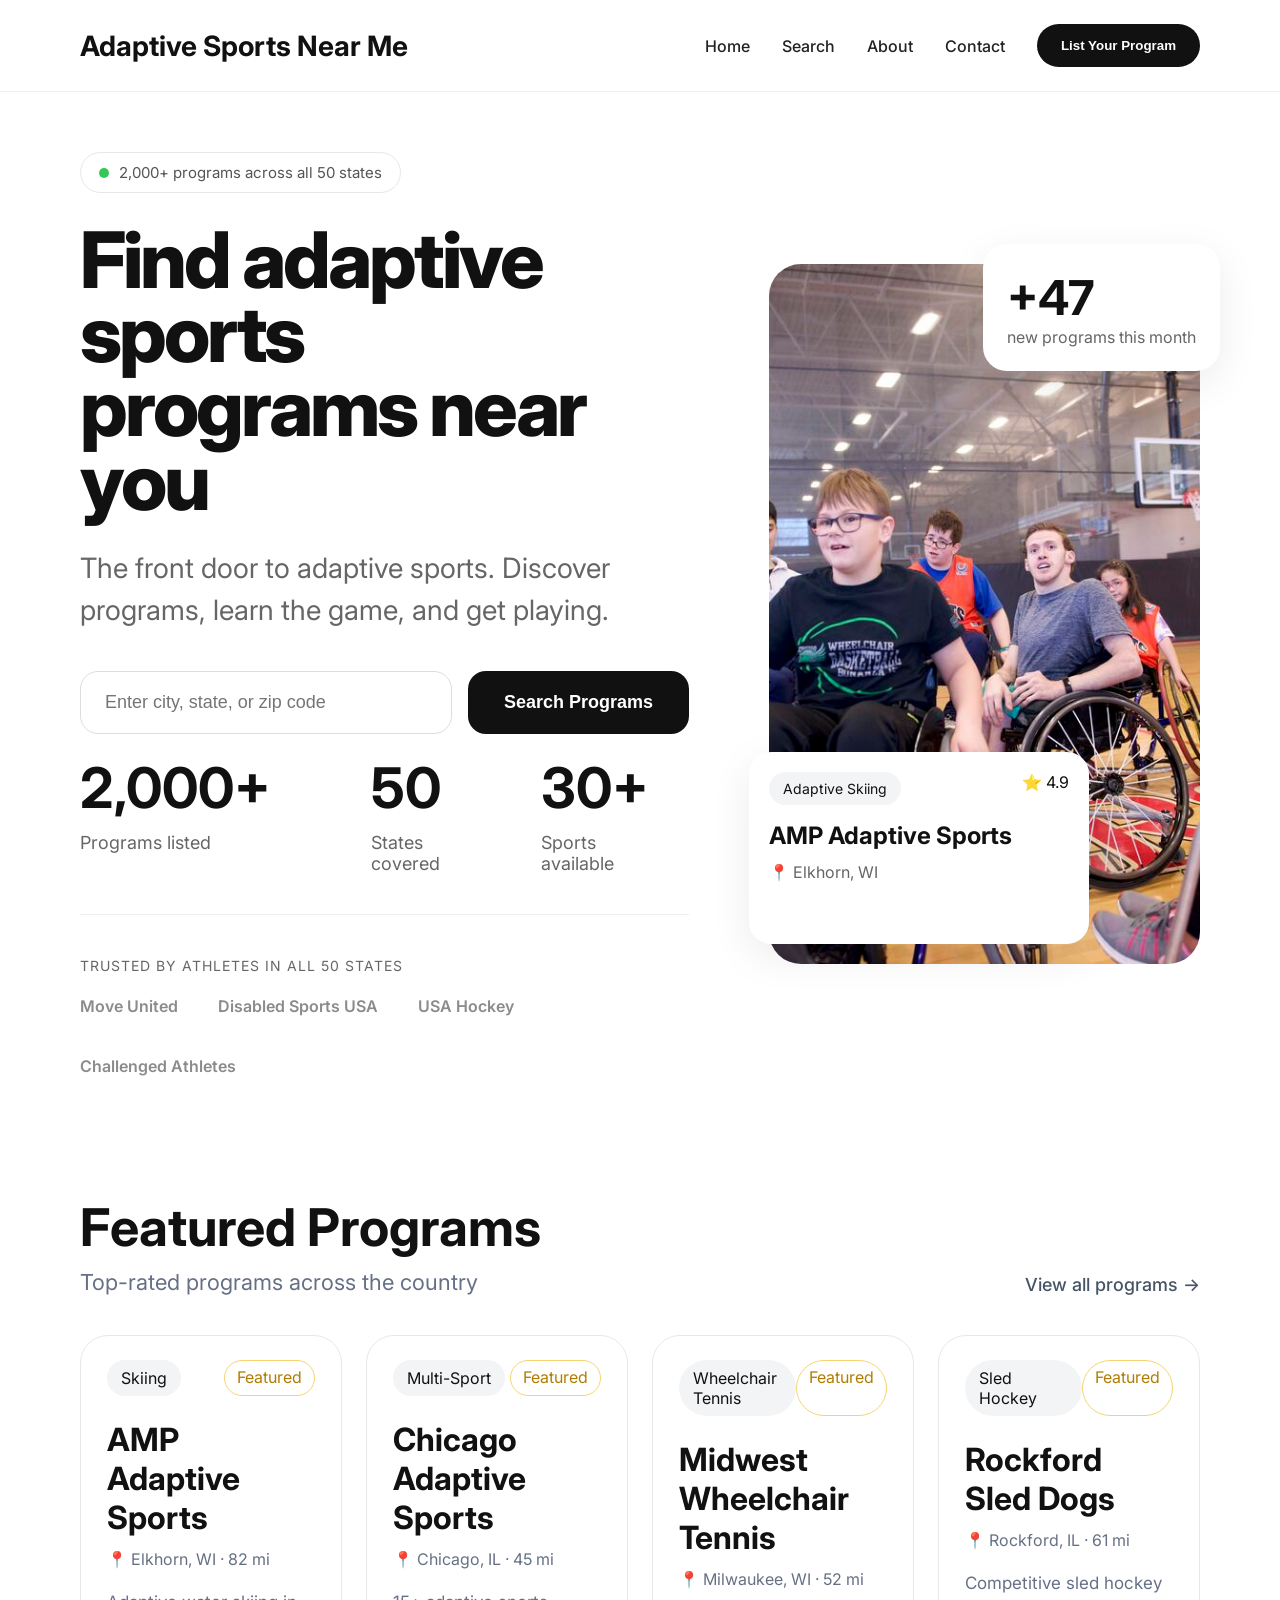
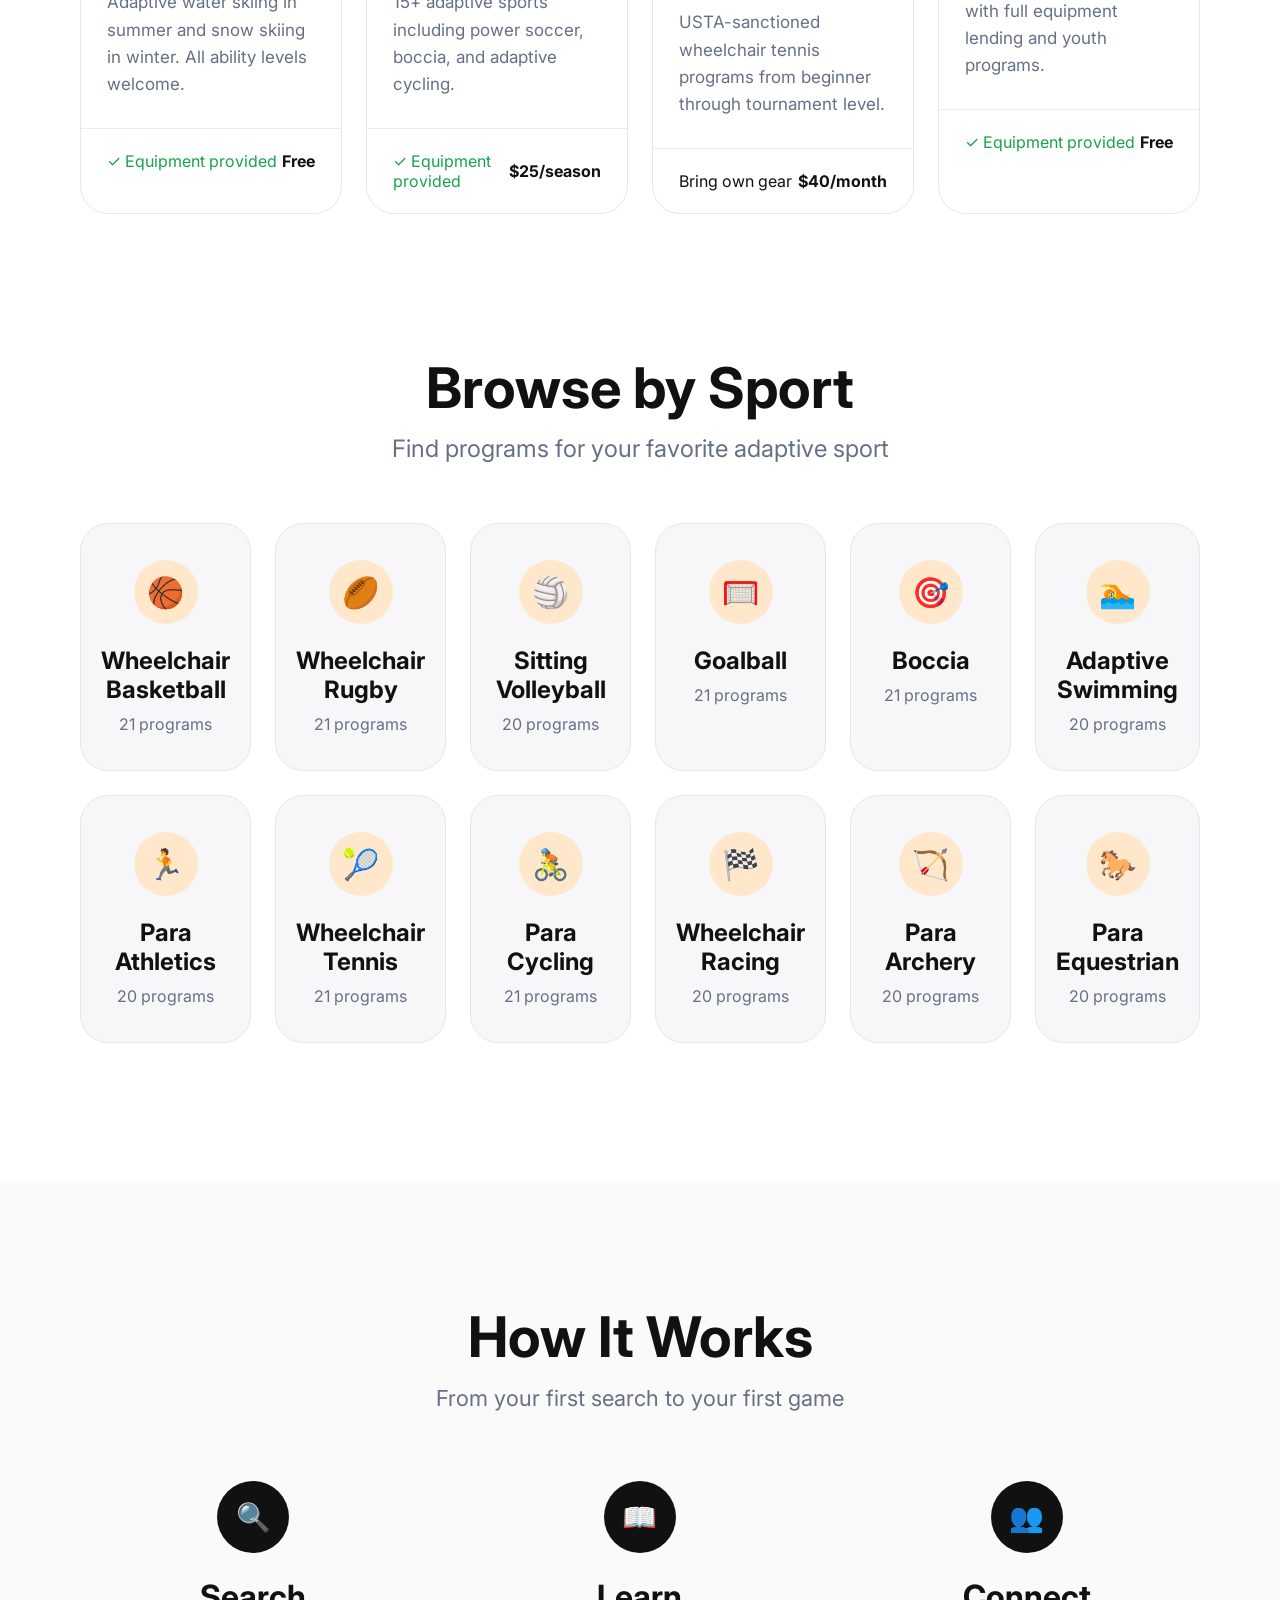
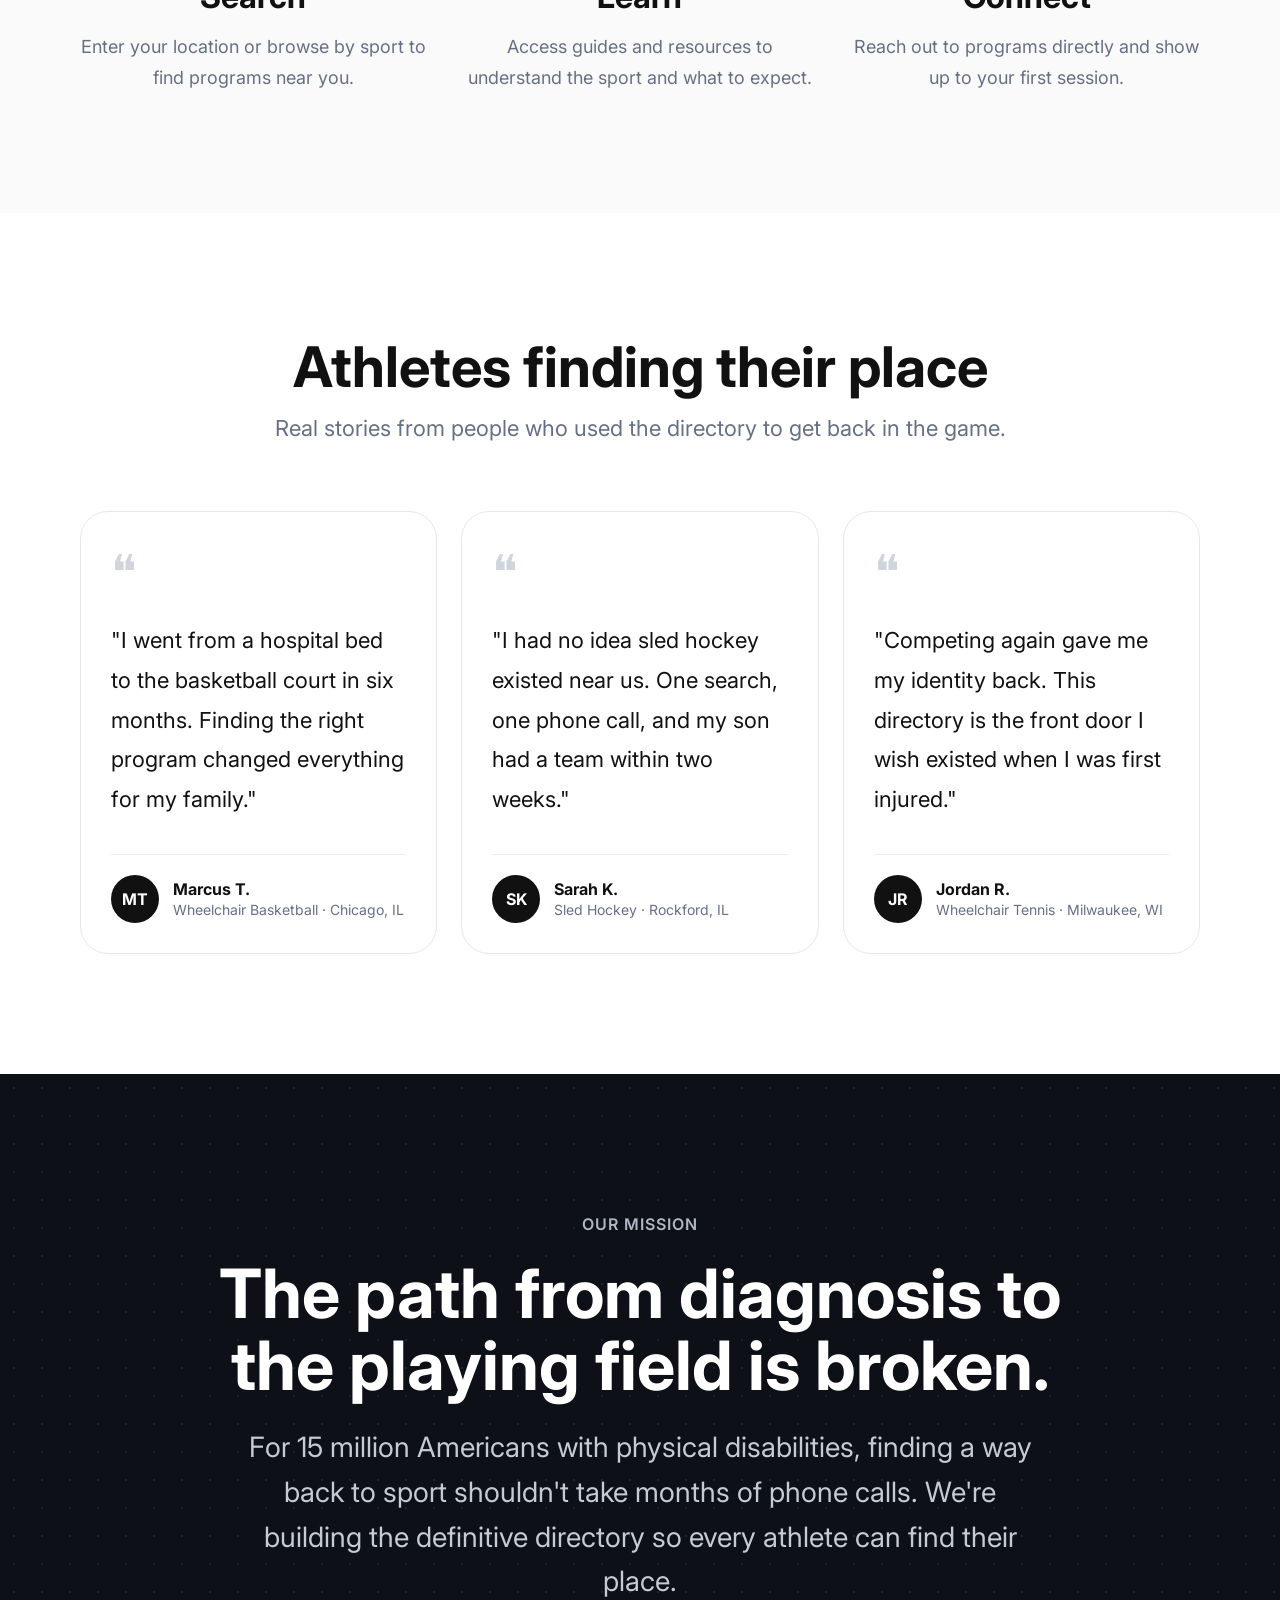
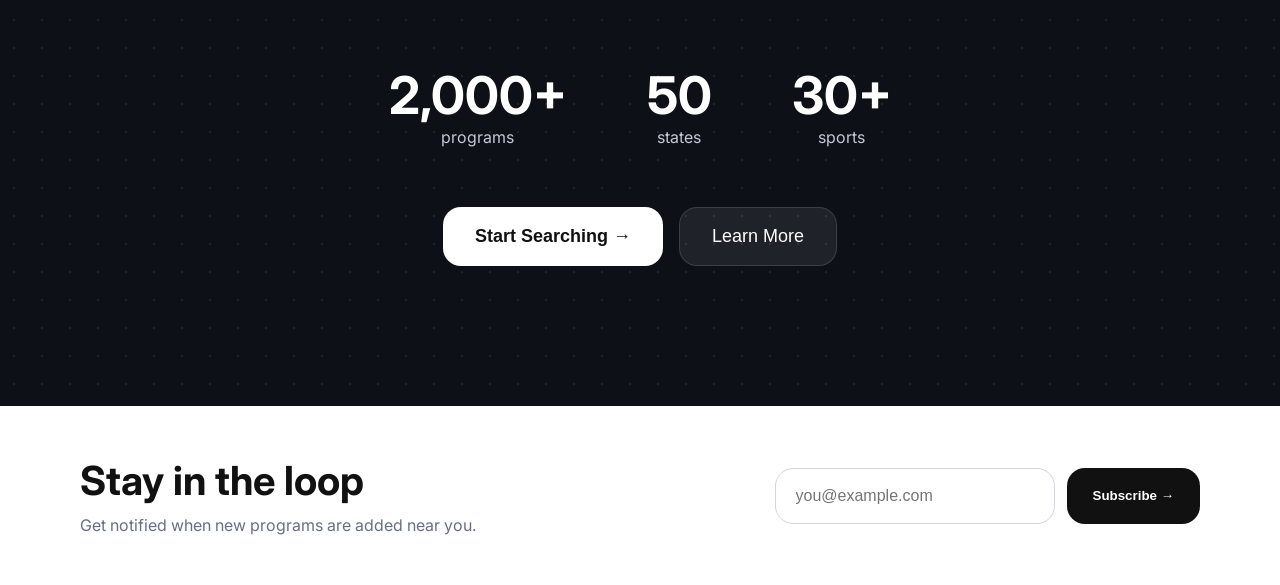
==== commit 62b8b769: "Quick Search Frontend" ====
--- a/app/index.html
+++ b/app/index.html
@@ -16,6 +16,7 @@
         </div>
 
         <nav>
+            <a href="./index.html">Home</a>
             <a href="./search/index.html">Search</a>
             <a href="./about/index.html">About</a>
             <a href="#">Contact</a>
--- a/app/style.css
+++ b/app/style.css
@@ -768,4 +768,9 @@
 
 .equipment {
     color: #16a34a;
+}
+
+.freshness{
+    text-align: padding-right;
+    color: black;
 }
